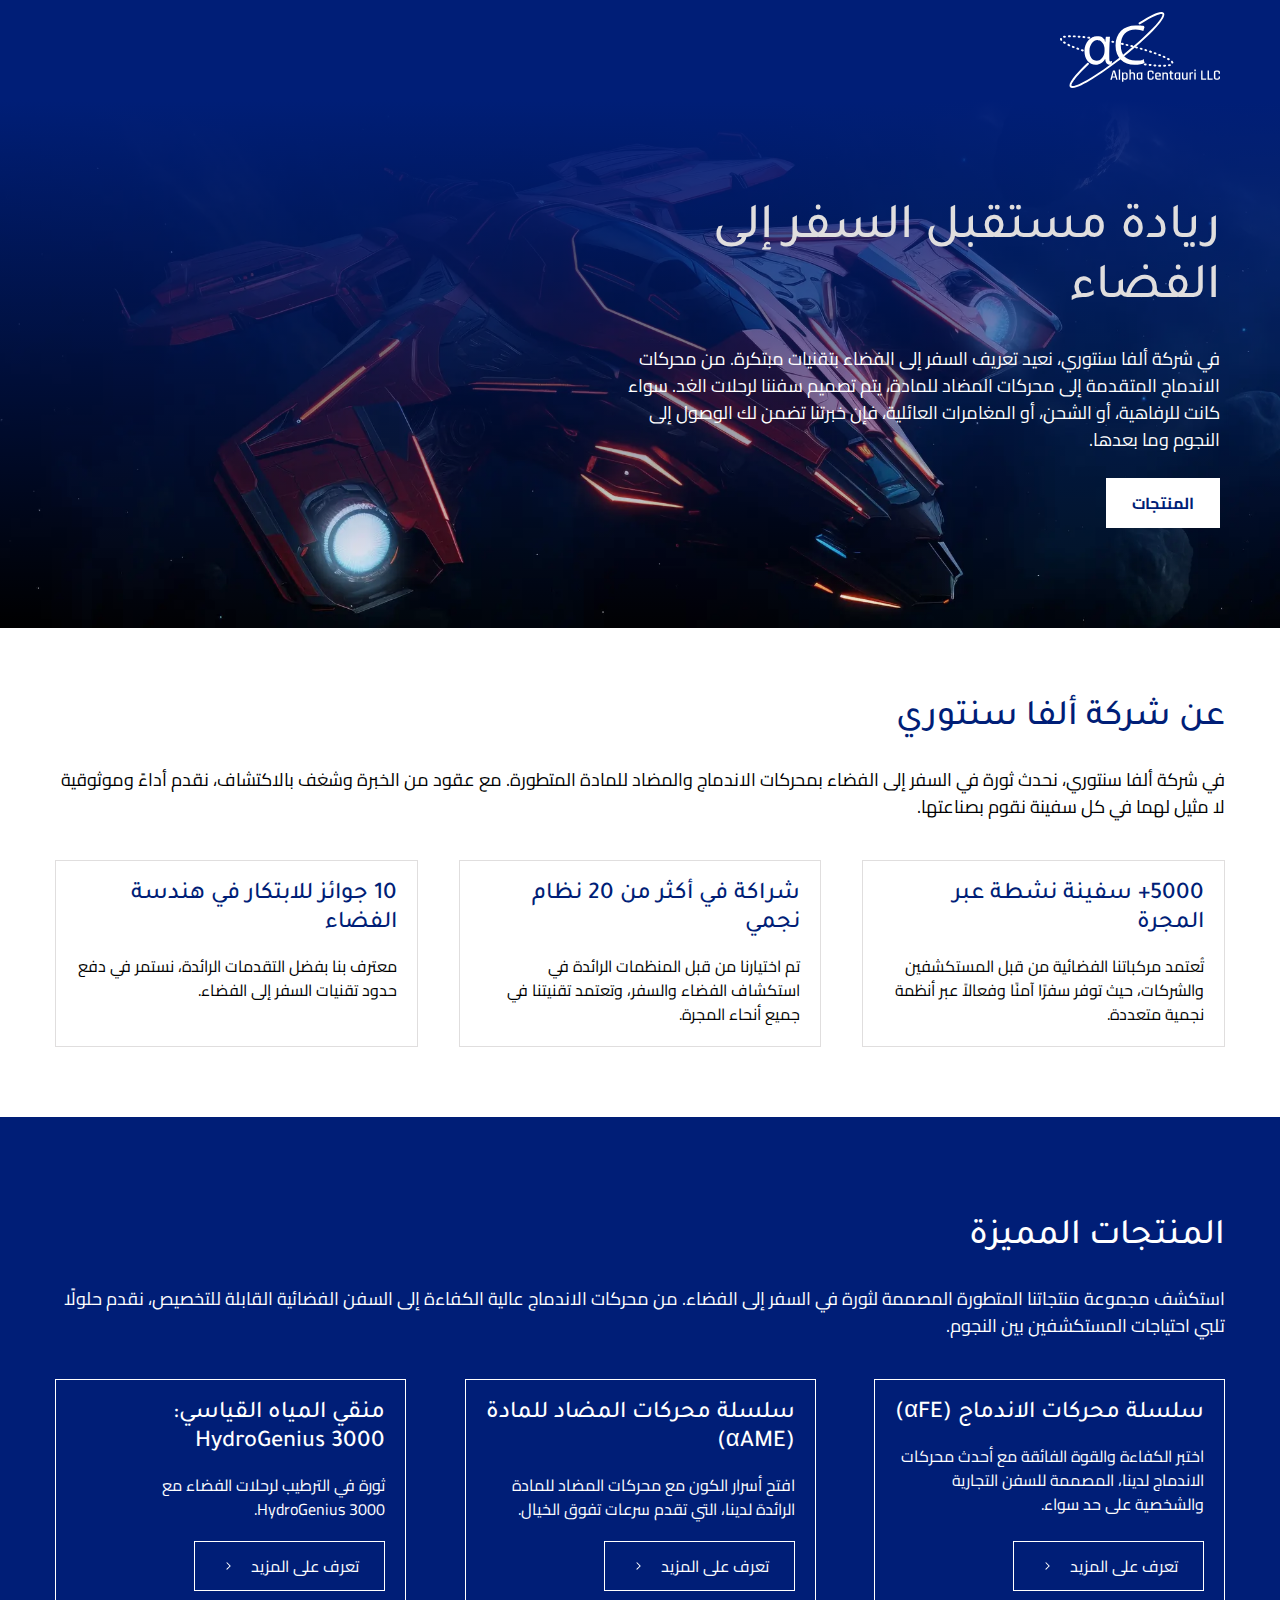
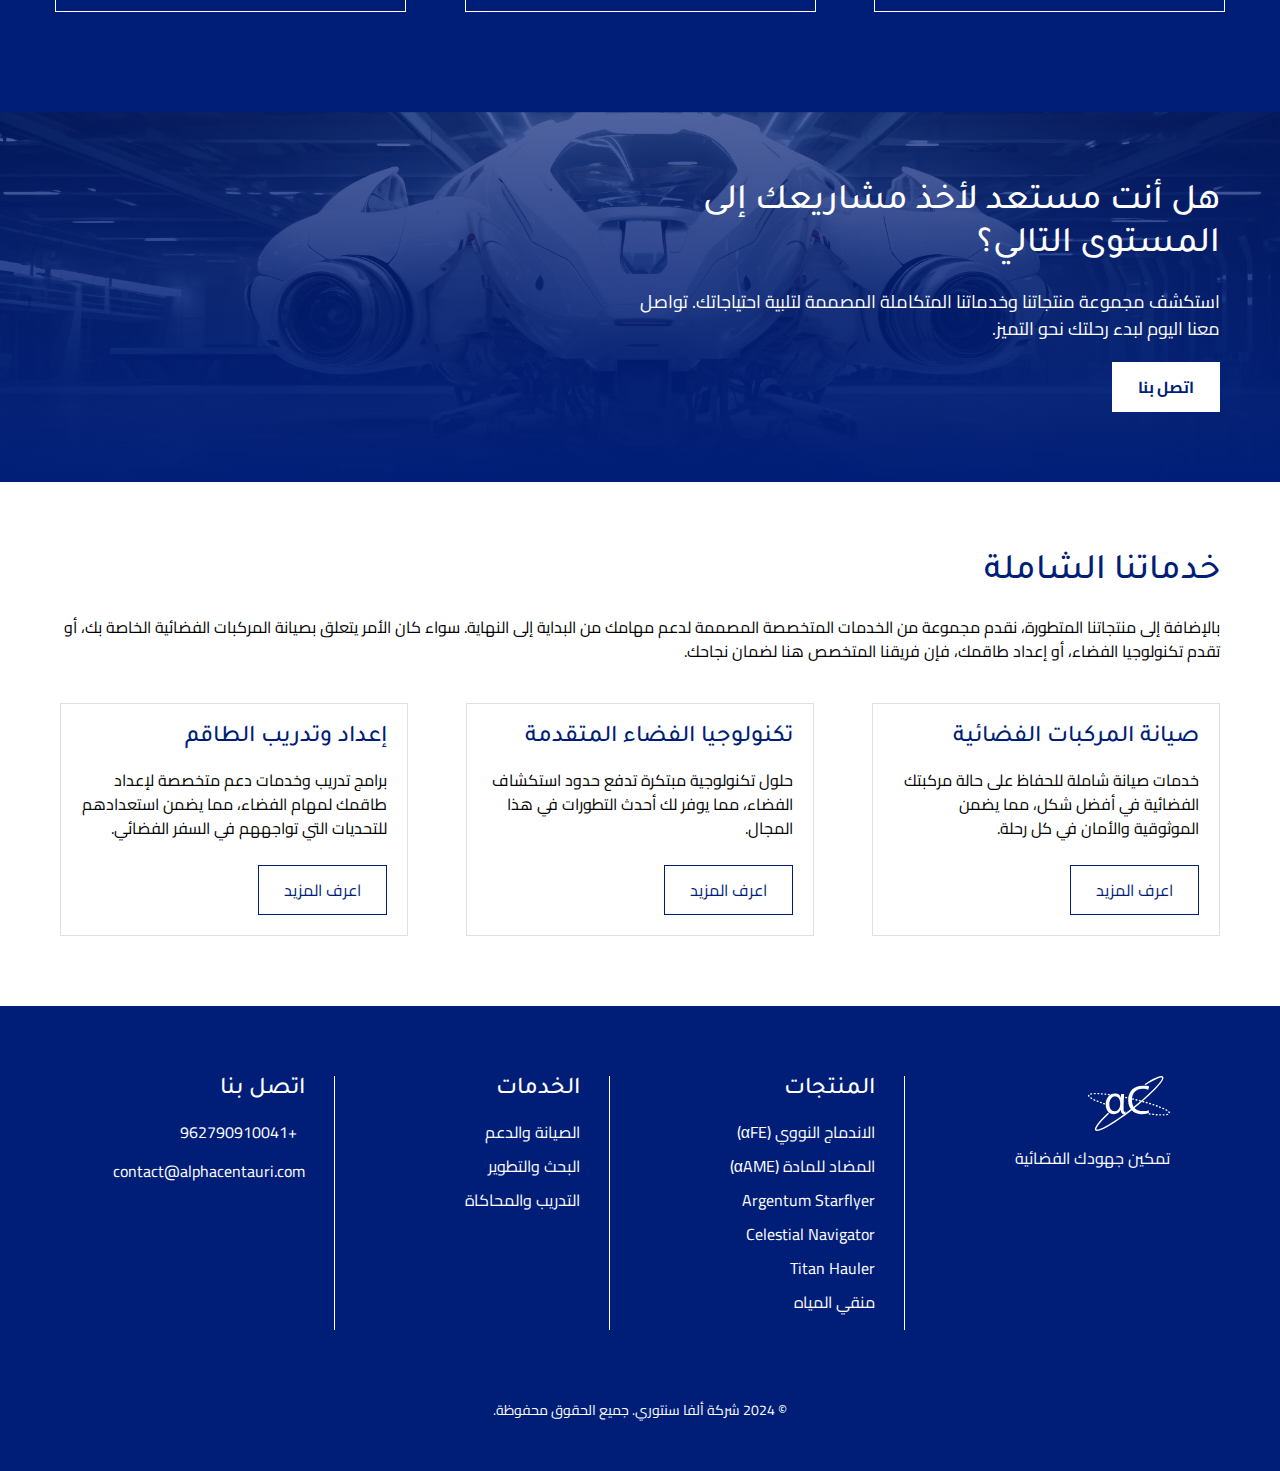
==== ar/index.html @ b0780485 "Added responsive design and burger menu, translated services section to Arabic" ====
<!DOCTYPE html>
<html lang="ar" dir="rtl">
<head>
    <meta charset="UTF-8">
    <meta name="viewport" content="width=device-width, initial-scale=1.0">
    <title>شركة ألفا سنتوري - الصفحة الرئيسية</title>
        <!-- Include Bootstrap CSS -->
        <link href="https://maxcdn.bootstrapcdn.com/bootstrap/4.5.2/css/bootstrap.min.css" rel="stylesheet">
        <!-- Arabic Fonts -->
        <link href="https://fonts.googleapis.com/css2?family=Tajawal:wght@400;700&family=Cairo:wght@400;600&display=swap" rel="stylesheet">

    <link rel="stylesheet" href="../css/style-rtl.css">
</head>
<body>
    <header>
        <nav class="navbar">
          <div class="container">
            <!-- Logo on the left -->
            <a href="index.html" class="navbar-brand">
              <img src="../images/logo-white.svg" alt="Logo" class="logo">
            </a>
      
            <!-- Menu on the right -->
                        <!-- Menu on the right -->
                        <div class="menu-toggle" id="menuToggle">
                            <span class="bar"></span>
                            <span class="bar"></span>
                            <span class="bar"></span>
                        </div>
                        <ul  id="mainNav" class="nav nav-hidden">
              <li class="nav-item"><a class="nav-link" href="index.html">الصفحة الرئيسية</a></li>
              <li class="nav-item"><a class="nav-link" href="shop.html">منتجاتنا</a></li>
              <li class="nav-item"><a class="nav-link" href="#">من نحن</a></li>
              <li class="nav-item"><a class="nav-link" href="#">اتصل بنا</a></li>
              <li class="nav-item"><a class="nav-link" href="../index.html">English</a></li>
            </ul>
          </div>
        </nav>
      </header>
    <!-- Hero Banner Section -->
<section class="hero-banner">
    <div class="container">
        <div class="hero-content">
            <h1>ريادة مستقبل السفر إلى الفضاء</h1>
            <p>في شركة ألفا سنتوري، نعيد تعريف السفر إلى الفضاء بتقنيات مبتكرة. من محركات الاندماج المتقدمة إلى محركات المضاد للمادة، يتم تصميم سفننا لرحلات الغد. سواء كانت للرفاهية، أو الشحن، أو المغامرات العائلية، فإن خبرتنا تضمن لك الوصول إلى النجوم وما بعدها.</p>
            <a href="#" class="cta-button">المنتجات</a>
        </div>
    </div>
</section>

<!-- About Section -->
<section class="about-section">
    <div class="container">
        <h2>عن شركة ألفا سنتوري</h2>
        <p>
            في شركة ألفا سنتوري، نحدث ثورة في السفر إلى الفضاء بمحركات الاندماج والمضاد للمادة المتطورة. مع عقود من الخبرة وشغف بالاكتشاف، نقدم أداءً وموثوقية لا مثيل لهما في كل سفينة نقوم بصناعتها.
        </p>
        
        <!-- Boxes -->
        <div class="about-boxes">
            <div class="about-box">
                <h4>5000+ سفينة نشطة عبر المجرة</h4>
                <p>تُعتمد مركباتنا الفضائية من قبل المستكشفين والشركات، حيث توفر سفرًا آمنًا وفعالاً عبر أنظمة نجمية متعددة.</p>
            </div>

            <div class="about-box">
                <h4>شراكة في أكثر من 20 نظام نجمي</h4>
                <p>تم اختيارنا من قبل المنظمات الرائدة في استكشاف الفضاء والسفر، وتعتمد تقنيتنا في جميع أنحاء المجرة.</p>
            </div>

            <div class="about-box">
                <h4>10 جوائز للابتكار في هندسة الفضاء</h4>
                <p>معترف بنا بفضل التقدمات الرائدة، نستمر في دفع حدود تقنيات السفر إلى الفضاء.</p>
            </div>
        </div>
    </div>
</section>

<!-- Featured Products Section -->
<section class="featured-products">
    <div class="container">
        <h2>المنتجات المميزة</h2>
        <p>
            استكشف مجموعة منتجاتنا المتطورة المصممة لثورة في السفر إلى الفضاء. من محركات الاندماج عالية الكفاءة إلى السفن الفضائية القابلة للتخصيص، نقدم حلولًا تلبي احتياجات المستكشفين بين النجوم.
        </p>
        
        <!-- Product Boxes -->
        <div class="featured-boxes">
            <div class="featured-box">
                <h4>سلسلة محركات الاندماج (αFE)</h4>
                <p>اختبر الكفاءة والقوة الفائقة مع أحدث محركات الاندماج لدينا، المصممة للسفن التجارية والشخصية على حد سواء.</p>
                <a href="product.html?id=1" class="btn-outline">تعرف على المزيد <svg class="arrow-icon" width="16" height="16" fill="currentColor" viewBox="0 0 16 16" xmlns="http://www.w3.org/2000/svg"><path d="M10.828 8l-3.536 3.536a.5.5 0 0 1-.708-.708L9.5 8 6.586 5.086a.5.5 0 1 1 .708-.708L10.828 8z"/></svg></a>
            </div>

            <div class="featured-box">
                <h4>سلسلة محركات المضاد للمادة (αAME)</h4>
                <p>افتح أسرار الكون مع محركات المضاد للمادة الرائدة لدينا، التي تقدم سرعات تفوق الخيال.</p>
                <a href="product.html?id=2" class="btn-outline">تعرف على المزيد <svg class="arrow-icon" width="16" height="16" fill="currentColor" viewBox="0 0 16 16" xmlns="http://www.w3.org/2000/svg"><path d="M10.828 8l-3.536 3.536a.5.5 0 0 1-.708-.708L9.5 8 6.586 5.086a.5.5 0 1 1 .708-.708L10.828 8z"/></svg></a>
            </div>

            <div class="featured-box">
                <h4>منقي المياه القياسي: HydroGenius 3000</h4>
                <p>ثورة في الترطيب لرحلات الفضاء مع HydroGenius 3000.</p>
                <a href="product.html?id=3" class="btn-outline">تعرف على المزيد <svg class="arrow-icon" width="16" height="16" fill="currentColor" viewBox="0 0 16 16" xmlns="http://www.w3.org/2000/svg"><path d="M10.828 8l-3.536 3.536a.5.5 0 0 1-.708-.708L9.5 8 6.586 5.086a.5.5 0 1 1 .708-.708L10.828 8z"/></svg></a>
            </div>
        </div>
    </div>
</section>

<!-- CTA Section -->
<section class="cta-section">
    <div class="container">
        <div class="cta-container-content">
            <h2>هل أنت مستعد لأخذ مشاريعك إلى المستوى التالي؟</h2>
            <p>استكشف مجموعة منتجاتنا وخدماتنا المتكاملة المصممة لتلبية احتياجاتك. تواصل معنا اليوم لبدء رحلتك نحو التميز.</p>
            <a href="contact.html" class="cta-button">اتصل بنا</a>
        </div>
    </div>
</section>


<section class="services">
    <div class="container">
        <h2>خدماتنا الشاملة</h2>
        <p>بالإضافة إلى منتجاتنا المتطورة، نقدم مجموعة من الخدمات المتخصصة المصممة لدعم مهامك من البداية إلى النهاية. سواء كان الأمر يتعلق بصيانة المركبات الفضائية الخاصة بك، أو تقدم تكنولوجيا الفضاء، أو إعداد طاقمك، فإن فريقنا المتخصص هنا لضمان نجاحك.</p>
        <div class="services-boxes">
            <div class="services-box">
                <h4>صيانة المركبات الفضائية</h4>
                <p>خدمات صيانة شاملة للحفاظ على حالة مركبتك الفضائية في أفضل شكل، مما يضمن الموثوقية والأمان في كل رحلة.</p>
                <a href="services.html#maintenance" class="service-button">اعرف المزيد</a>
            </div>
            <div class="services-box">
                <h4>تكنولوجيا الفضاء المتقدمة</h4>
                <p>حلول تكنولوجية مبتكرة تدفع حدود استكشاف الفضاء، مما يوفر لك أحدث التطورات في هذا المجال.</p>
                <a href="services.html#technology" class="service-button">اعرف المزيد</a>
            </div>
            <div class="services-box">
                <h4>إعداد وتدريب الطاقم</h4>
                <p>برامج تدريب وخدمات دعم متخصصة لإعداد طاقمك لمهام الفضاء، مما يضمن استعدادهم للتحديات التي تواجههم في السفر الفضائي.</p>
                <a href="services.html#training" class="service-button">اعرف المزيد</a>
            </div>
        </div>
    </div>
</section>


<!-- Footer Section -->
<footer class="footer">
    <div class="container">
        <div class="footer-column">
            <img src="../images/logo-white-footer.svg" alt="Logo" class="footer-logo" width="60">
            <p>تمكين جهودك الفضائية</p>
        </div>

        <div class="footer-column">
            <h4>المنتجات</h4>
            <ul>
                <li>الاندماج النووي (αFE)</li>
                <li>المضاد للمادة (αAME)</li>
                <li>Argentum Starflyer</li>
                <li>Celestial Navigator</li>
                <li>Titan Hauler</li>
                <li>منقي المياه</li>
            </ul>
        </div>

        <div class="footer-column">
            <h4>الخدمات</h4>
            <ul>
                <li>الصيانة والدعم</li>
                <li>البحث والتطوير</li>
                <li>التدريب والمحاكاة</li>
            </ul>
        </div>

        <div class="footer-column">
            <h4>اتصل بنا</h4>
            <p><i class="fa fa-phone"></i> +962790910041</p>
            <p><i class="fa fa-envelope"></i> contact@alphacentauri.com</p>
        </div>
    </div>

    <div class="footer-bottom">
        <p>&copy; 2024 شركة ألفا سنتوري. جميع الحقوق محفوظة.</p>
    </div>
</footer>



    <script src="../js/script.js"></script>
    <script src="https://code.jquery.com/jquery-3.6.0.min.js"></script>
    <script src="https://stackpath.bootstrapcdn.com/bootstrap/4.5.2/js/bootstrap.min.js"></script>


</body>
</html>
---- css/style-rtl.css ----
/* RTL specific styles */
:root {
    /* Color Variables */
    --primary-color: #001E77;
    --accent-color: #E0DEDE;
    --background-light: #ffffff;
    --text-color: #000000;

    /* Typography Variables */
    --font-heading: 'Tajawal', sans-serif;
    --font-body: 'Cairo', sans-serif;

    /* Font Sizes */
    --font-size-h1: 50px;
    --font-size-h2: 36px;
    --font-size-h3: 30px;
    --font-size-h4: 24px;
    --font-size-h5: 20px;
    --font-size-body: 16px;
    --font-size-body-lg: 18px;

    /* Spacing */
    --section-padding: 40px;
}

/* General Styles */
body {
    font-family: var(--font-body);
    font-size: var(--font-size-body);
    color: var(--text-color);
    background-color: var(--background-light);
    margin: 0;
    padding: 0;
    direction: rtl; /* Set the direction to RTL */
}

/* Header and Navbar */
header {
    text-align: center;
    padding: 20px;
    background-color: var(--primary-color);
    color: #fff;
    height: 100px;
    display: flex;
    align-items: center;
}



/* Headings */
h1 {
    font-family: var(--font-heading);
    font-size: var(--font-size-h1);
    color: var(--accent-color);
}

h2 {
    font-family: var(--font-heading);
    font-size: var(--font-size-h2);
}

h3 {
    font-family: var(--font-heading);
    font-size: var(--font-size-h3);
}

h4 {
    font-family: var(--font-heading);
    font-size: var(--font-size-h4);
}

h5 {
    font-family: var(--font-heading);
    font-size: var(--font-size-h5);
}

/* Accent Sections */
.accent-section {
    background-color: var(--accent-color);
    padding: var(--section-padding);
}

/* Primary Color Background Section */
.primary-bg-section {
    background-color: var(--primary-color);
    color: var(--background-light);
    padding: var(--section-padding);
}

/* Text with Larger Body Font */
.text-lg {
    font-size: var(--font-size-body-lg);
}

/* Add a container for the layout */
.container {
    max-width: 1200px; /* Set the maximum width of the layout */
    margin: 0 auto; /* Center the layout horizontally */
    padding: 0 20px; /* Add some padding for mobile responsiveness */
}


.navbar {
    width: 100%;
    display: flex;
    justify-content: space-between; /* Ensure logo is on the right, and menu is on the left */
    align-items: center;
}

.logo {
    width: 160px;
}

.nav {
    display: flex;
    gap: 20px; /* Space between menu items */
}

.nav-link {
    color: var(--accent-color);
    font-size: 16px;
    font-family: var(--font-body);
    font-weight: 400;
    text-align: right; /* Align text to the right */
}

.nav-link:hover {
    color: #fff;
}

/* Hero Banner */
.hero-banner {
    background-image: linear-gradient(
        to bottom, 
        var(--primary-color),
        #021d7700
    ), url('../images/alpha-centauri-bg-hero-homepage.webp');
    background-size: cover;
    background-position: center;
    display: flex;
    align-items: center;
    padding: 100px 20px;
    text-align: right; /* Align text to the right */
}

.hero-content {
    max-width: 600px;
    color: #fff;
    text-align: right; /* Align text to the right */
}

.hero-content h1 {
    font-size: var(--font-size-h1);
    margin-bottom: 25px;
}

.hero-content p {
    font-size: var(--font-size-body-lg);
    margin-bottom: 25px;
}

.cta-button {
    padding: 12px 25px;
    background-color: #ffffff;
    color: var(--primary-color);
    border: 1px solid #fff;
    display: inline-block;
    font-weight: bold;
    text-align: right; /* Align text to the right */
}

.cta-button:hover {
    background-color: var(--primary-color);
    color: #ffffff;
    border-color: var(--primary-color);
}

/* About Section */
.about-section {
    background-color: var(--background-light);
    padding: 70px 0;
}

.about-section .container {
    max-width: 1200px;
    margin: 0 auto;
    padding: 0 15px;
    text-align: right; /* Align text to the right */
}

.about-section h2 {
    font-size: var(--font-size-h2);
    color: var(--primary-color);
    margin-bottom: 25px;
}

.about-section p {
    font-size: var(--font-size-body-lg);
    margin-bottom: 40px;
}

.about-boxes {
    display: flex;
    justify-content: space-between; /* Align boxes to the right */
    gap: 15px;
    flex-wrap: wrap;
}

.about-box {
    border: 1px solid var(--accent-color);
    padding: 20px;
    width: 31%;
    background-color: var(--background-light);
    text-align: right; /* Align text to the right */
    border-radius: 0;
}

.about-box h4 {
    font-size: var(--font-size-h4);
    color: var(--primary-color);
    margin-bottom: 15px;
}

.about-box p {
    font-size: var(--font-size-body);
    color: var(--text-color);
    margin-bottom: 0;
}

/* Featured Products Section */
.featured-products {
    background-color: var(--primary-color);
    padding: 100px 0;
}

.featured-products .container {
    max-width: 1200px;
    margin: 0 auto;
    padding: 0 15px;
    text-align: right; /* Align text to the right */
}

.featured-products h2 {
    font-size: var(--font-size-h2);
    color: var(--background-light);
    margin-bottom: 25px;
}

.featured-products p {
    font-size: var(--font-size-body-lg);
    color: var(--background-light);
    margin-bottom: 40px;
}

.featured-boxes {
    display: flex;
    justify-content: space-between; /* Align boxes to the right */
    gap: 15px;
    flex-wrap: wrap;
}

.featured-box {
    border: 1px solid var(--background-light);
    padding: 20px;
    width: 30%;
    background-color: transparent;
    color: var(--text-color);
    text-align: right; /* Align text to the right */
    border-radius: 0;
    box-sizing: border-box;
    display: flex;
    flex-direction: column;
    justify-content: space-between;
    min-height: 200px;
}

.featured-box h4 {
    font-size: var(--font-size-h4);
    color: #fff;
    margin-bottom: 15px;
}

.featured-box p {
    font-size: var(--font-size-body);
    color: #fff;
    margin-bottom: 20px;
}

.btn-outline {
    display: inline-flex;
    align-items: center;
    padding: 12px 25px;
    border: 1px solid var(--background-light);
    color: var(--background-light);
    background-color: transparent;
    text-decoration: none;
    border-radius: 0;
    font-size: var(--font-size-body);
    margin-top: auto;
    width: max-content;
}

.btn-outline:hover {
    text-decoration: none;
    background-color: #fff;
}

.btn-outline:hover a {
    text-decoration: none;
    color: #fff;
}

.arrow-icon {
    margin-right: 15px; /* Move arrow icon to the right for RTL */
}

/* Services Section */
.services {
    background-color: #ffffff;
    padding: 70px 0;
}

.services h2 {
    text-align: right; /* Align text to the right */
    font-family: var(--font-heading);
    font-size: var(--font-size-h2);
    color: var(--primary-color);
    margin-bottom: 20px;
}

.services p {
    text-align: right; /* Align text to the right */
    font-size: var(--font-size-body);
    margin-bottom: 40px;
}

.services-boxes {
    display: flex;
    justify-content: space-between; /* Align boxes to the right */
    gap: 15px;
    flex-wrap: wrap;
}

.services-box {
    border: 1px solid var(--accent-color);
    padding: 20px;
    width: 30%;
    background-color: transparent;
    color: var(--text-color);
    text-align: right; /* Align text to the right */
    border-radius: 0;
    box-sizing: border-box;
    display: flex;
    flex-direction: column;
    justify-content: space-between;
    min-height: 200px;
}

.services-box h4 {
    font-family: var(--font-heading);
    font-size: var(--font-size-h4);
    color: var(--primary-color);
    margin-bottom: 15px;
}

.services-box p {
    font-size: var(--font-size-body);
    margin-bottom: 25px;
}

.service-button {
    padding: 12px 25px;
    background-color: transparent;
    color: var(--primary-color);
    border: 1px solid var(--primary-color);
    text-decoration: none;
    border-radius: 0;
    text-align: right; /* Align text to the right */
    display: inline-block;
    width: max-content;
}

.service-button:hover {
    background-color: var(--primary-color);
    color: #fff;
}

/* CTA Section */
.cta-section {
    background-image: linear-gradient(
        to top,
        var(--primary-color),
        #021d77b0
    ), url('../images/alpha-centauri-cta-bg.webp');
    background-size: cover;
    background-position: center;
    color: #ffffff;
    padding: 70px 0;
    text-align: right; /* Align text to the right */
}

.cta-container-content {
    max-width: 600px;
    color: #fff;
    margin: 0;
    text-align: right; /* Align text to the right */
}

.cta-container-content h2 {
    font-size: var(--font-size-h2);
    margin-bottom: 20px;
}

.cta-container-content p {
    font-size: var(--font-size-body-lg);
    margin-bottom: 20px;
}

.cta-container-content .btn-primary {
    padding: 12px 25px;
    background-color: #ffffff;
    color: var(--primary-color);
    border: 1px solid #fff;
    display: inline-block;
    text-decoration: none;
    font-weight: bold;
    text-align: right; /* Align text to the right */
}

.cta-container-content .btn-primary:hover {
    background-color: var(--primary-color);
    color: #ffffff;
    border-color: var(--primary-color);
}

/* Footer */
footer {
    background-color: var(--primary-color);
    color: #fff;
    padding: 20px 0;
    text-align: right; /* Align text to the right */
}

.footer-content {
    max-width: 1200px;
    margin: 0 auto;
    padding: 0 15px;
    text-align: right; /* Align text to the right */
}

.footer-content p {
    font-size: var(--font-size-body);
    margin-bottom: 0;
}


/* Footer Styles */
.footer {
    background-color: var(--primary-color);
    color: #fff;
    padding-top: 70px;
    padding-bottom: 30px;
}

.footer .container {
    display: flex;
    justify-content: space-between;
    flex-wrap: wrap;
    max-width: 1200px;
    margin: 0 auto;
    position: relative;
}

.footer-column {
    flex: 1;
    min-width: 250px;
    margin-right: 20px;
    padding-right: 30px; /* To offset the vertical line */
    position: relative;
}

.footer-column:not(:first-child)::before {
    content: "";
    position: absolute;
    top: 0;
    right: 0;
    width: 1px;
    height: 100%;
    background-color: #ffffff;
}

.footer-logo {
    margin-bottom: 15px;
    width: 82px;
}

.footer p,
.footer h4 {
    margin-bottom: 15px;
    color: #ffffff;
}

.footer-column ul {
    list-style-type: none;
    padding: 0;
}

.footer-column ul li {
    margin-bottom: 10px;
}

.footer .fa {
    margin-right: 8px;
}

.footer-column:last-child {
    margin-right: 0;
}

/* Footer Bottom (Copyright) */
.footer-bottom {
    text-align: center;
    padding-top: 70px;
    padding-bottom: 20px;
    background-color: var(--primary-color); /* same bg as footer */
}

.footer-bottom p {
    margin: 0;
    color: #ffffff;
    font-size: 14px;
}


/* Responsive Design */
@media (max-width: 768px) {
    .about-boxes,
    .featured-boxes,
    .services-boxes {
        flex-direction: column;
        align-items: center;
    }

    .about-box,
    .featured-box,
    .services-box {
        width: 100%;
        margin-bottom: 20px;
    }
}




/* Hero Section */
.shop-hero {
    background-image: linear-gradient(
        to bottom, 
        var(--primary-color), /* Start with primary color (#001E77) */
        #021d7700 /* End with #021D77 */
    ), url('../images/alpha-centauri-bg-hero-homepage.webp');
    background-size: cover;
    background-position: center;
    padding: 100px 0;
    color: #fff;
    text-align: center;
}

.shop-hero h1 {
    font-size: 48px;
    margin-bottom: 20px;
}

.shop-hero p {
    font-size: 20px;
}

/* Filters Section */
.shop-filters {
    padding: 70px 0;
    background-color: #fff;
}

.filter-group {
    margin-bottom: 20px;
}

.filter-group h4 {
    margin-bottom: 10px;
    font-size: 18px;
}

.filter-group label {
    display: block;
    margin-bottom: 5px;
}

.filter-btn {
    padding: 12px 25px;
    background-color: var(--primary-color);
    color: #fff;
    border: none;
    cursor: pointer;
}

/* Products Section */
.shop-products {
    padding: 70px 0;
    background-color: #fff;
}

#product-grid {
    display: flex;
    justify-content: start;
    flex-wrap: wrap;
    gap: 30px;
    padding-bottom: 70px ;
}

.product {
    border: 1px solid #ccc;
    padding: 20px;
    width: 31%;
    text-align: right;
}
.product h3, .product p {
    margin-bottom: 20px;
}
.product img {
    width: 100%;
    margin-bottom: 20px;
}

.view-product {
    padding: 12px 25px;
    background-color: transparent;
    color: var(--primary-color);
    border: 1px solid var(--primary-color);
    text-decoration: none;
    border-radius: 0;
    text-align: start;
    display: inline-block;
    width: max-content;
}
.product-box {
    border: 1px solid var(--background-light);
    padding: 20px;
    width: 30%;
    display: flex;
    flex-direction: column;
    justify-content: space-between;
    box-sizing: border-box;
}

.product-box img {
    max-width: 100%;
    height: auto;
    margin-bottom: 15px;
}

.product-box h3 {
    font-size: 20px;
    margin-bottom: 10px;
}

.product-box p {
    margin-bottom: 15px;
}

.product-box .view-product-btn {
    background-color: var(--primary-color);
    color: #fff;
    padding: 12px 25px;
    border: none;
    cursor: pointer;
    text-align: center;
    text-decoration: none;
}


/* Styles for the dropdown filters */
.shop-filters .container {
    display: flex;
    align-items: center;
    justify-content: flex-start;
    gap: 15px;
}
.filter-dropdown {
    display: inline-block;
    border-radius: 0;
    border: 1px solid #000;
}
.filter-dropdown button {
    padding: 12px 25px;
    background-color: #fff; 
    border: 1px solid #fff; 
    border-radius: 0; 
    cursor: pointer;
    display: flex;
    align-items: center;
    justify-content: space-between; 
    font-size: 16px;
    font-weight: bold;
}

.filter-dropdown button::after {
    content: '▼'; 
    font-size: 12px; 
    margin-right: 15px; 
}

.dropdown-content {
    display: none; 
    position: absolute;
    background-color: #f9f9f9;
    min-width: 160px;
    box-shadow: 0px 8px 16px 0px rgba(0,0,0,0.2);
    z-index: 1;
    border: 1px solid #ddd;
    padding: 10px;
    text-align: right;
}

.dropdown-content label {
    display: block;
    padding: 5px;
    cursor: pointer;
}

.dropdown-content input[type="radio"] {
    margin-left: 8px;
}

.dropdown-content label:hover {
    background-color: #f1f1f1;
}
#clearFiltersBtn {
background: transparent;
    border: 0;
}
#clearFiltersBtn:active {
    background: transparent;
        border: 0;
    }

    .section {
        padding: 70px 0;
        display: flex;
        justify-content: center;
        align-items: center;
        flex-direction: column;
    }
    .section .container {
        display: flex;
        max-width: 1200px;
        margin: 0 auto;
        gap: 20px;
    }

    .product-info {
        flex: 1;
        display: flex;
        max-width: 600px;
        text-align: start;
        flex-direction: column;
        justify-content: center;
    }
    
    .product-info h1 {
        font-size: 2em;
        margin-bottom: 10px;
        color: #000; /* Title color set to black */
    }
    
    .product-info p {
        margin-bottom: 15px;
        line-height: 1.6;
    }
    
    .product-info .price {
        font-size: 1.5em;
        margin-bottom: 20px;
        color: #333;
    }
    
    .product-image {
        flex: 1;
        max-width: 600px;
        text-align: right;
    }
    
    .product-image img {
        max-width: 595px;
        height: auto;
    }
    
    .product-info button {
        border: 1px solid #000;
        background: transparent; 
        color: #000; 
        padding: 12px 25px;
        cursor: pointer;
        border-radius: 0;
        text-align: left; 
        display: inline-block; 
        width: max-content;
    }
    





/* Basic styling for the form container */
.quote-form {
    display: none;
    position: fixed;
    top: 0;
    left: 0;
    width: 100%;
    height: 100%;
    background-color: rgba(0, 0, 0, 0.5);
    justify-content: center;
    align-items: center;
    z-index: 1000;
}

.form-container {
        position: absolute;
        top: 50%;
        left: 50%;
        transform: translate(-50%, -50%); /* Center the container */
    background: var(--primary-color);
    padding: 20px;
    border-radius: 0;
    width: 80%;
    max-width: 800px;
    color: #fff;
}

.close-btn {
    position: absolute;
    top: 10px;
    right: 10px;
    cursor: pointer;
    font-size: 24px;
    color: #ffffff;
}

h2 {
    margin-top: 0;
    margin-bottom: 20px;
    font-family: var(--font-heading);
}

form {
    display: flex;
    flex-direction: column;
    gap: 30px;
}

input[type="text"],
input[type="email"],
textarea {
    width: 100%;
    padding: 10px;
    border: 1px solid #ccc;
    border-radius: 0;
    font-family: var(--font-heading)
}

textarea {
    resize: vertical;
}

.form-container button {
    display: inline-block;
    width: max-content;
    padding: 12px 25px;
    background: transparent;
    border: 1px solid #fff;
    color:#fff;
}

.form-container button:hover {
    background-color: transparent; /* Darker shade of primary color */
    color: #fff;
}

/* Flexbox styling for form-row to align inputs in a row on large screens */
.form-row {
    display: flex;
    gap: 10px;
    margin: 0;
}

@media (min-width: 768px) {
    .form-row input {
        flex: 1; /* Inputs will take equal width */
    }
}

/* Prevent scrolling when the popup is open */
.no-scroll {
    overflow: hidden;
}

/* Media Queries */
@media (max-width: 768px) {
    .container {
        padding: 0 10px;
        width: 90%;
    }
    
    .shop-filters .container {
        flex-direction: column;
    }

    .product-info, .product-image {
        flex-direction: column;
    }
    .product {
        border: 1px solid #ccc;
        padding: 20px;
        width: auto;
        text-align: left;
    }
}


.menu-toggle {
    display: none;
    cursor: pointer;
    z-index: 10;
}

.menu-toggle .bar {
    display: block;
    width: 30px;
    height: 3px;
    background-color: #fff;
    margin: 5px auto;
    transition: 0.3s;
}

.nav-hidden {
    display: none;
    position: absolute;
    top: 60px;
    right: 20px;
    padding: 20px;
    border-radius: 8px;
}

.nav-hidden ul {
    list-style: none;
    padding: 0;
    margin: 0;
}

.nav-hidden ul li {
    margin-bottom: 10px;
}

.nav-hidden ul li a {
    color: #fff;
    text-decoration: none;
    font-size: 16px;
}

.nav-hidden ul li a:hover {
    text-decoration: underline;
}

/* Show menu on click */
.nav-visible {
    display: block;
}

/* Responsive Styles */
@media (max-width: 768px) {
    header .container {
        width: 100%;
    }

    .menu-toggle {
        display: block;
    }

    .nav-hidden {
        display: none; /* Hidden by default */
    }

    .nav-visible {
        display: block;
        background: #fff;
        color: #000;
        width: 200px;
        border-radius: 0;
    }
    .nav-link:hover {
        color: #000;
    }
    .nav-link {
        color: #000;
    }
}


.navbar-brand {
    margin-left: 1rem;
    margin-right: 0;
}
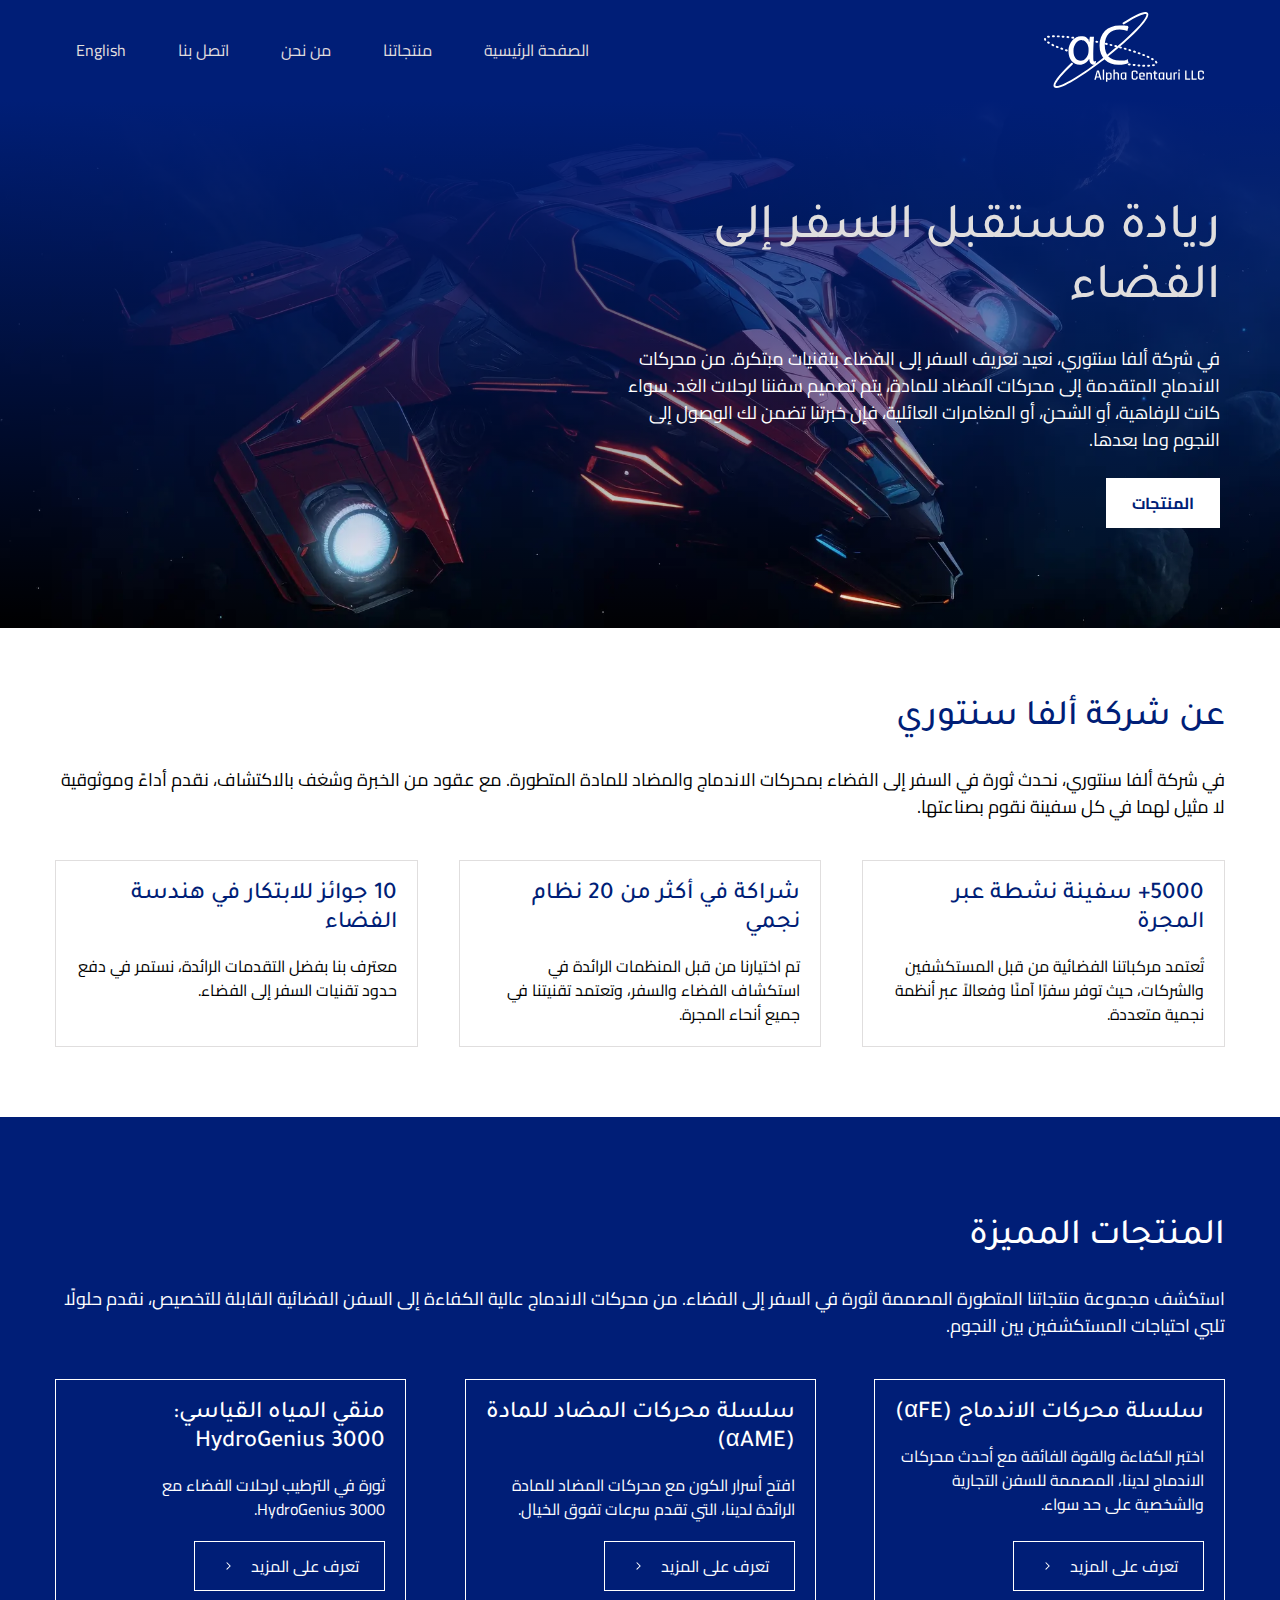
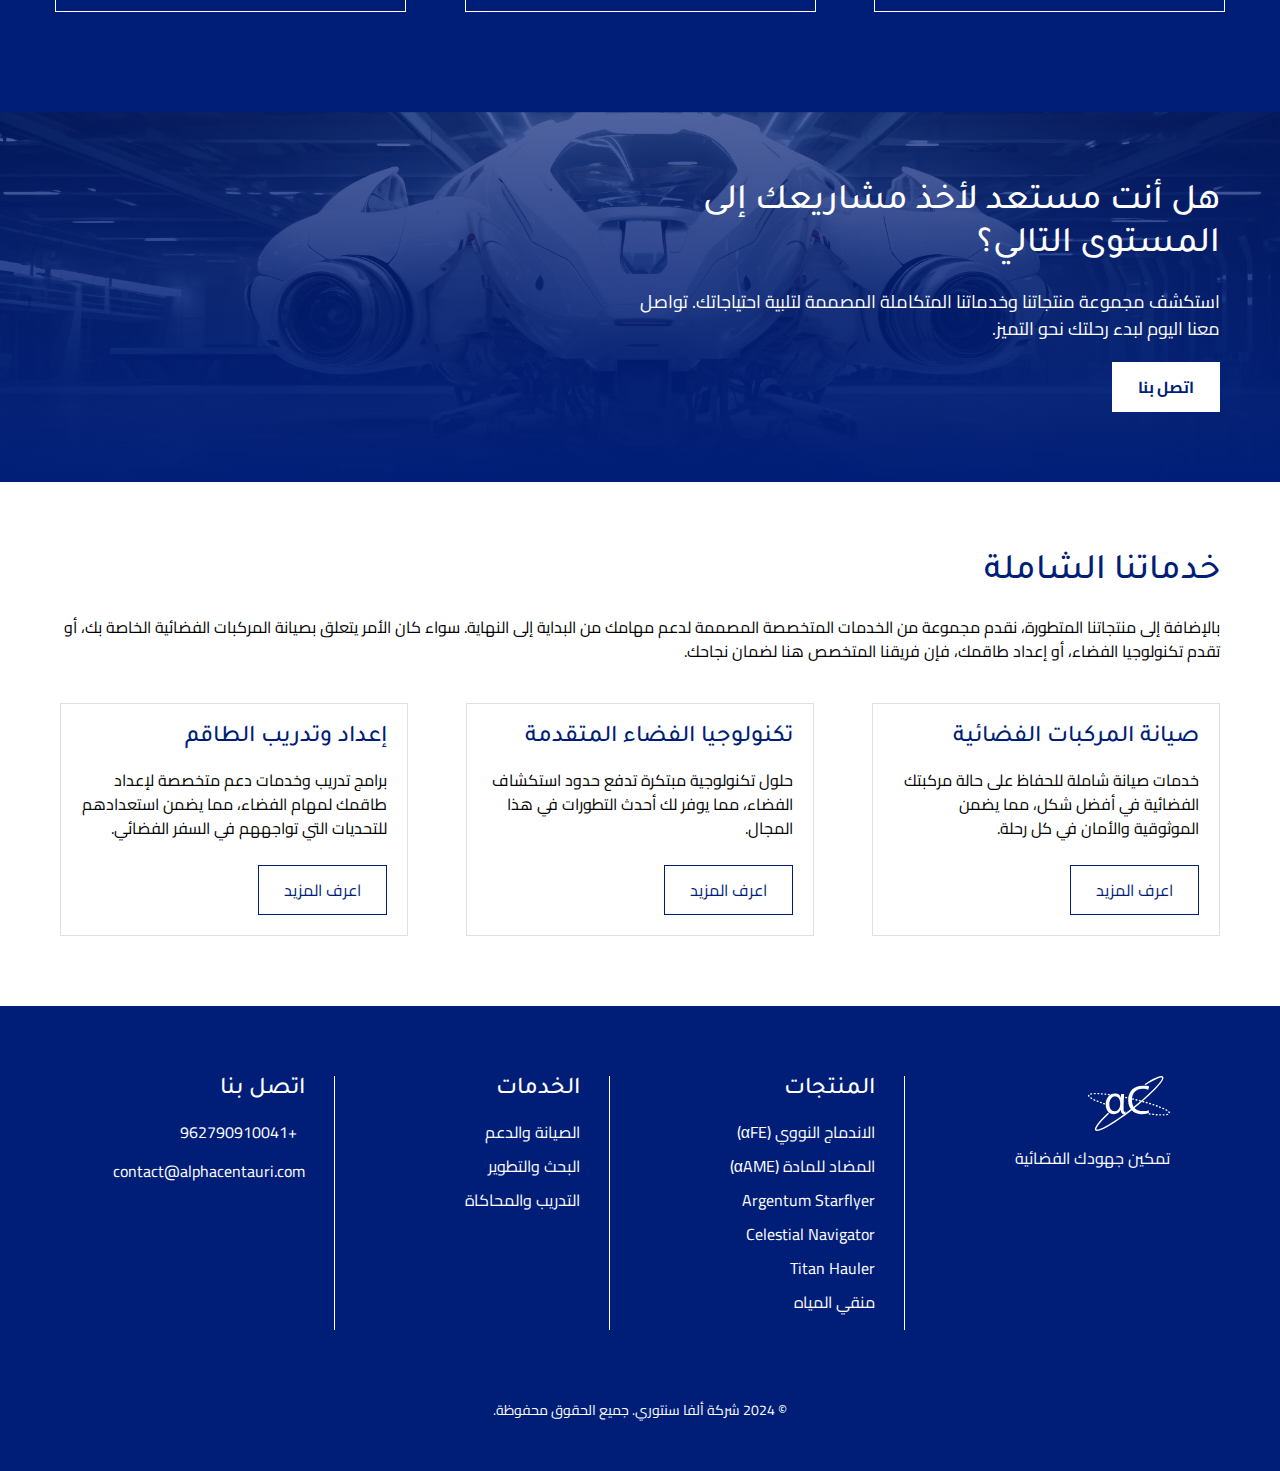
==== commit 7a3b33d1: "fixed the toggle" ====
--- a/ar/index.html
+++ b/ar/index.html
@@ -14,27 +14,28 @@
 <body>
     <header>
         <nav class="navbar">
-          <div class="container">
-            <!-- Logo on the left -->
-            <a href="index.html" class="navbar-brand">
-              <img src="../images/logo-white.svg" alt="Logo" class="logo">
-            </a>
-      
-            <!-- Menu on the right -->
-                        <!-- Menu on the right -->
-                        <div class="menu-toggle" id="menuToggle">
-                            <span class="bar"></span>
-                            <span class="bar"></span>
-                            <span class="bar"></span>
-                        </div>
-                        <ul  id="mainNav" class="nav nav-hidden">
-              <li class="nav-item"><a class="nav-link" href="index.html">الصفحة الرئيسية</a></li>
-              <li class="nav-item"><a class="nav-link" href="shop.html">منتجاتنا</a></li>
-              <li class="nav-item"><a class="nav-link" href="#">من نحن</a></li>
-              <li class="nav-item"><a class="nav-link" href="#">اتصل بنا</a></li>
-              <li class="nav-item"><a class="nav-link" href="../index.html">English</a></li>
-            </ul>
-          </div>
+            <div class="container">
+                <!-- Logo on the left -->
+                <a href="index.html" class="navbar-brand">
+                    <img src="images/logo-white.svg" alt="Logo" class="logo">
+                </a>
+            
+                <!-- Menu Toggle (Burger Menu) -->
+                <div class="menu-toggle" id="menuToggle">
+                    <span class="bar"></span>
+                    <span class="bar"></span>
+                    <span class="bar"></span>
+                </div>
+            
+                <!-- Main Navigation -->
+                <ul id="mainNav" class="nav nav-hidden">
+                    <li class="nav-item"><a class="nav-link" href="index.html">الصفحة الرئيسية</a></li>
+                    <li class="nav-item"><a class="nav-link" href="shop.html">منتجاتنا</a></li>
+                    <li class="nav-item"><a class="nav-link" href="#">من نحن</a></li>
+                    <li class="nav-item"><a class="nav-link" href="#">اتصل بنا</a></li>
+                    <li class="nav-item"><a class="nav-link" href="../product.html">English</a></li>
+                </ul>
+            </div>
         </nav>
       </header>
     <!-- Hero Banner Section -->
--- a/css/style-rtl.css
+++ b/css/style-rtl.css
@@ -977,12 +977,9 @@
     display: block;
 }
 
+
 /* Responsive Styles */
 @media (max-width: 768px) {
-    header .container {
-        width: 100%;
-    }
-
     .menu-toggle {
         display: block;
     }
@@ -991,13 +988,14 @@
         display: none; /* Hidden by default */
     }
 
-    .nav-visible {
-        display: block;
-        background: #fff;
-        color: #000;
-        width: 200px;
-        border-radius: 0;
-    }
+.nav-visible {
+    display: block;
+    position: absolute;
+    left: 20px;
+    top: 100px;
+    background: #fff;
+        padding: 20px;
+}
     .nav-link:hover {
         color: #000;
     }
@@ -1006,8 +1004,54 @@
     }
 }
 
-
-.navbar-brand {
-    margin-left: 1rem;
-    margin-right: 0;
-}+/* Menu Toggle Button */
+.menu-toggle {
+    display: block;
+    cursor: pointer;
+    z-index: 1000;
+}
+
+.menu-toggle .bar {
+    display: block;
+    width: 25px;
+    height: 3px;
+    margin: 5px auto;
+    background-color: #fff; /* Adjust based on your design */
+}
+
+/* Hide the menu by default */
+.nav-hidden {
+    display: none;
+}
+
+/* Show menu when class nav-visible is added */
+.nav-visible {
+    display: block;
+}
+
+/* Smooth transition */
+#mainNav {
+    transition: all 0.3s ease-in-out;
+}
+
+/* Desktop view - always show menu and hide burger icon */
+@media (min-width: 768px) {
+    #mainNav {
+        display: flex !important;
+        justify-content: space-around;
+    }
+
+    .menu-toggle {
+        display: none;
+    }
+    .nav-hidden {
+        display: none;
+        position: static;
+        top: 60px;
+        right: 20px;
+        padding: 0;
+        border-radius: 8px;
+        margin: auto 0;
+   
+    }
+}
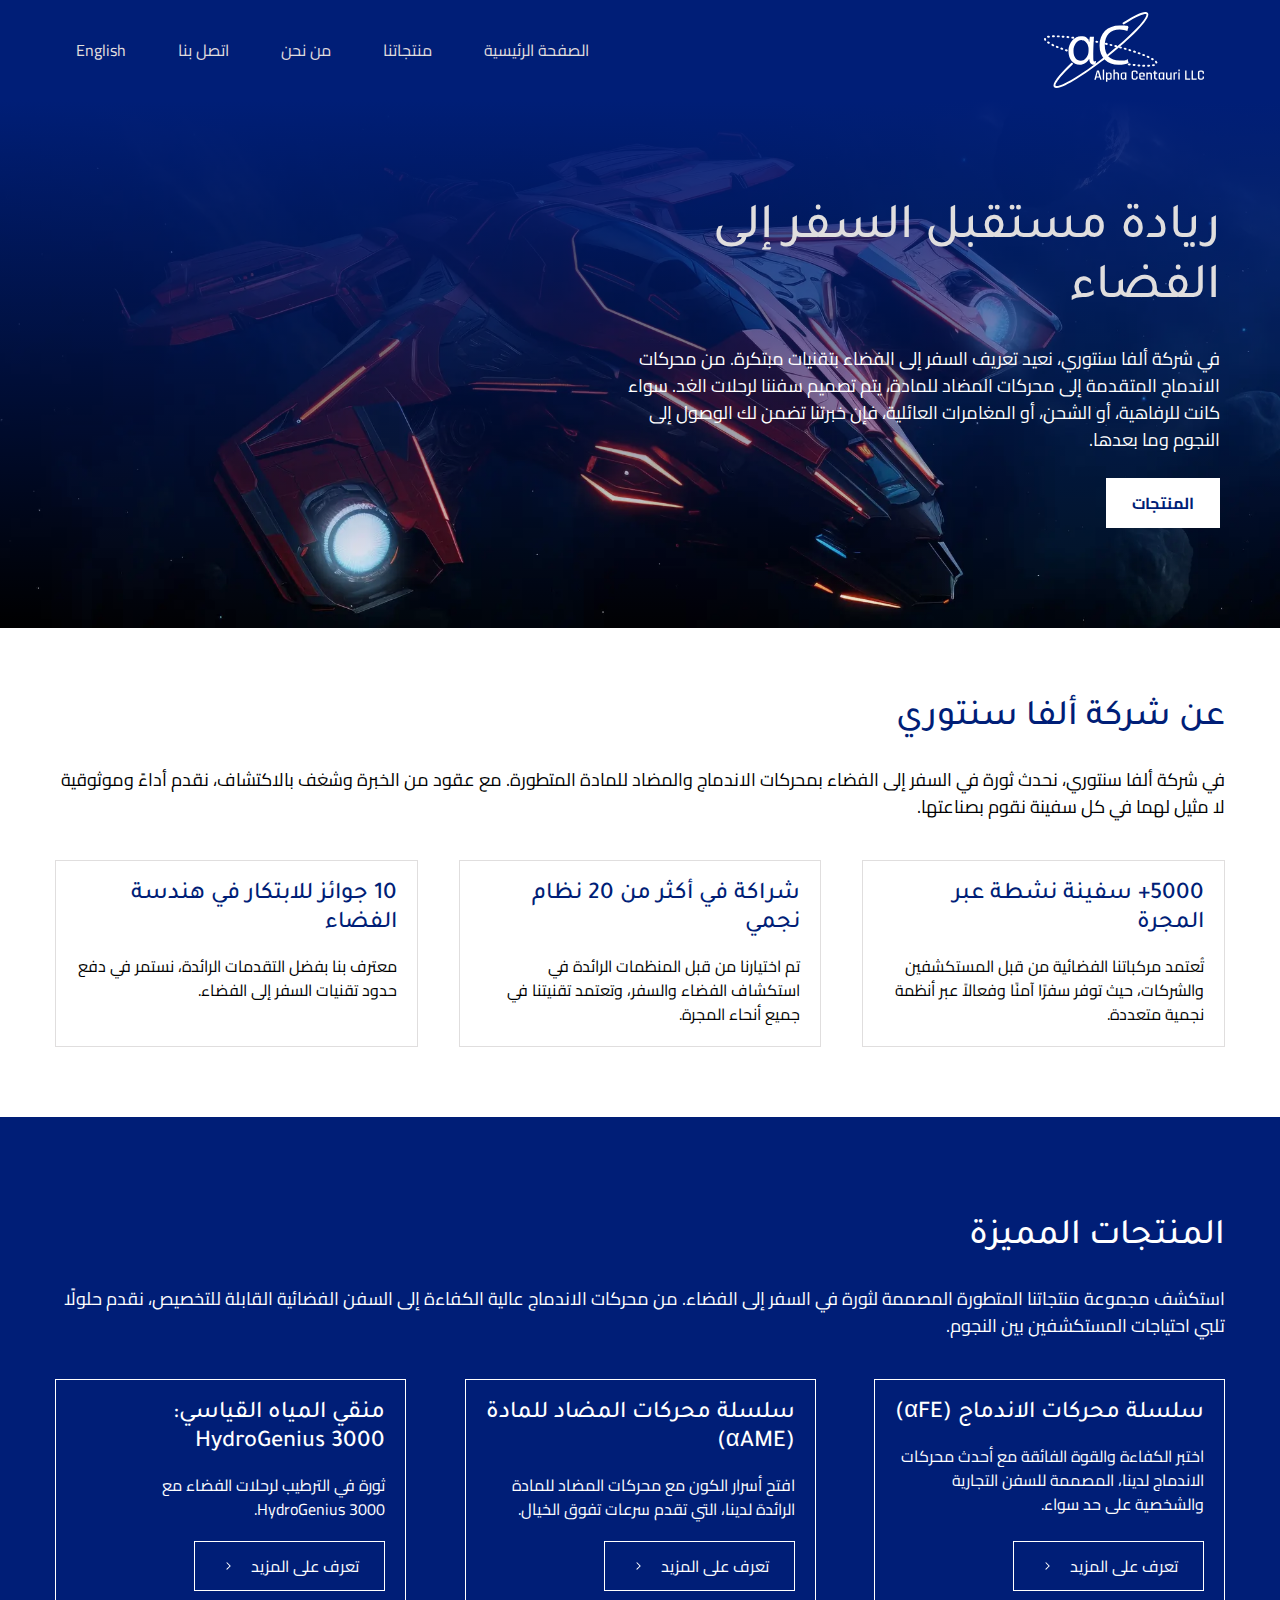
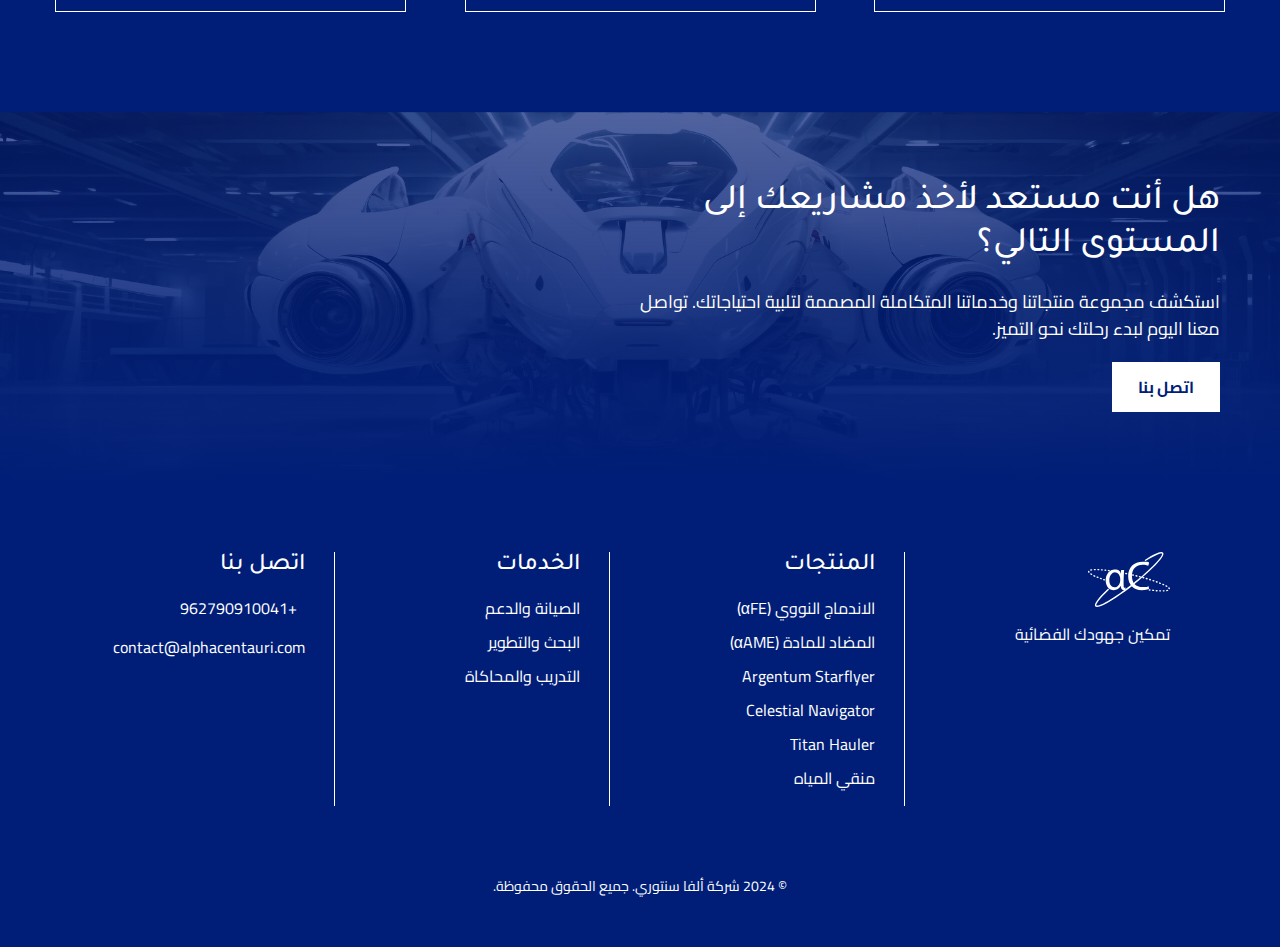
==== commit 8f7da486: "bug fix" ====
--- a/ar/index.html
+++ b/ar/index.html
@@ -120,30 +120,6 @@
 </section>
 
 
-<section class="services">
-    <div class="container">
-        <h2>خدماتنا الشاملة</h2>
-        <p>بالإضافة إلى منتجاتنا المتطورة، نقدم مجموعة من الخدمات المتخصصة المصممة لدعم مهامك من البداية إلى النهاية. سواء كان الأمر يتعلق بصيانة المركبات الفضائية الخاصة بك، أو تقدم تكنولوجيا الفضاء، أو إعداد طاقمك، فإن فريقنا المتخصص هنا لضمان نجاحك.</p>
-        <div class="services-boxes">
-            <div class="services-box">
-                <h4>صيانة المركبات الفضائية</h4>
-                <p>خدمات صيانة شاملة للحفاظ على حالة مركبتك الفضائية في أفضل شكل، مما يضمن الموثوقية والأمان في كل رحلة.</p>
-                <a href="services.html#maintenance" class="service-button">اعرف المزيد</a>
-            </div>
-            <div class="services-box">
-                <h4>تكنولوجيا الفضاء المتقدمة</h4>
-                <p>حلول تكنولوجية مبتكرة تدفع حدود استكشاف الفضاء، مما يوفر لك أحدث التطورات في هذا المجال.</p>
-                <a href="services.html#technology" class="service-button">اعرف المزيد</a>
-            </div>
-            <div class="services-box">
-                <h4>إعداد وتدريب الطاقم</h4>
-                <p>برامج تدريب وخدمات دعم متخصصة لإعداد طاقمك لمهام الفضاء، مما يضمن استعدادهم للتحديات التي تواجههم في السفر الفضائي.</p>
-                <a href="services.html#training" class="service-button">اعرف المزيد</a>
-            </div>
-        </div>
-    </div>
-</section>
-
 
 <!-- Footer Section -->
 <footer class="footer">
